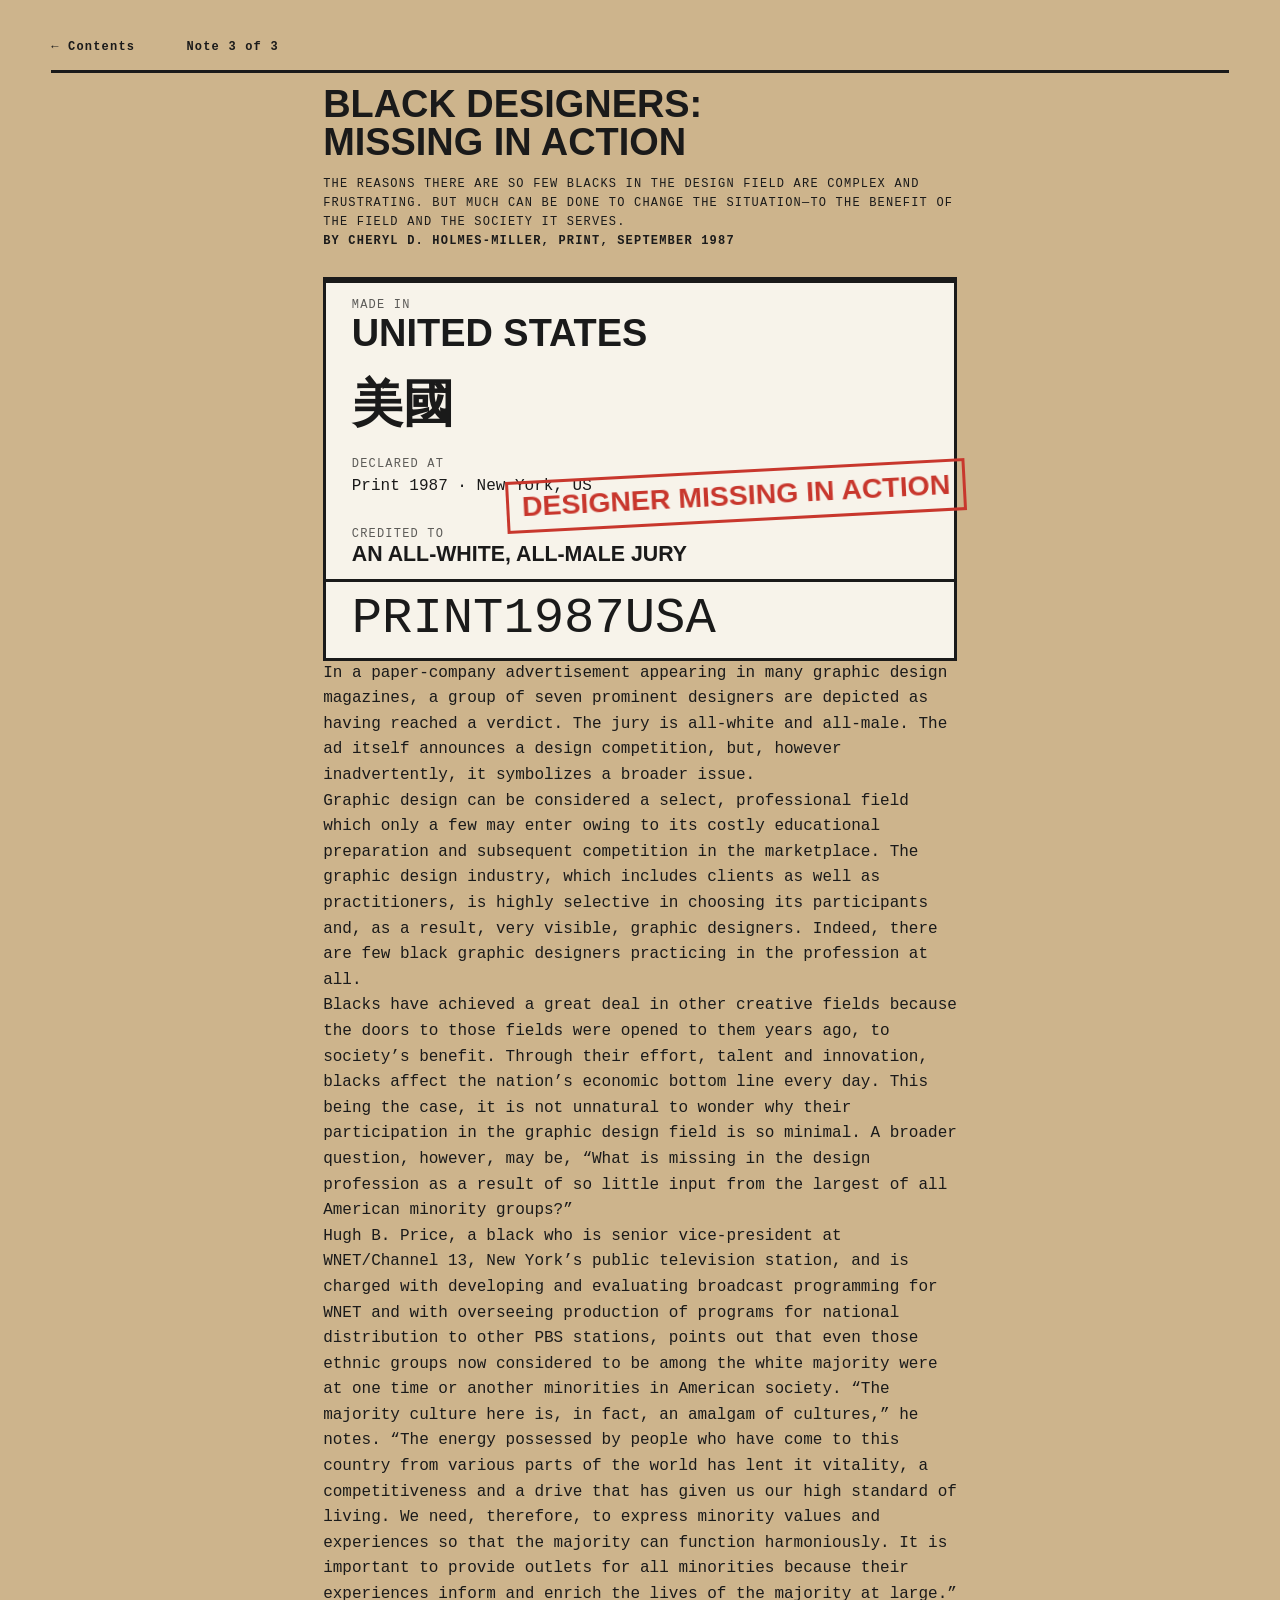
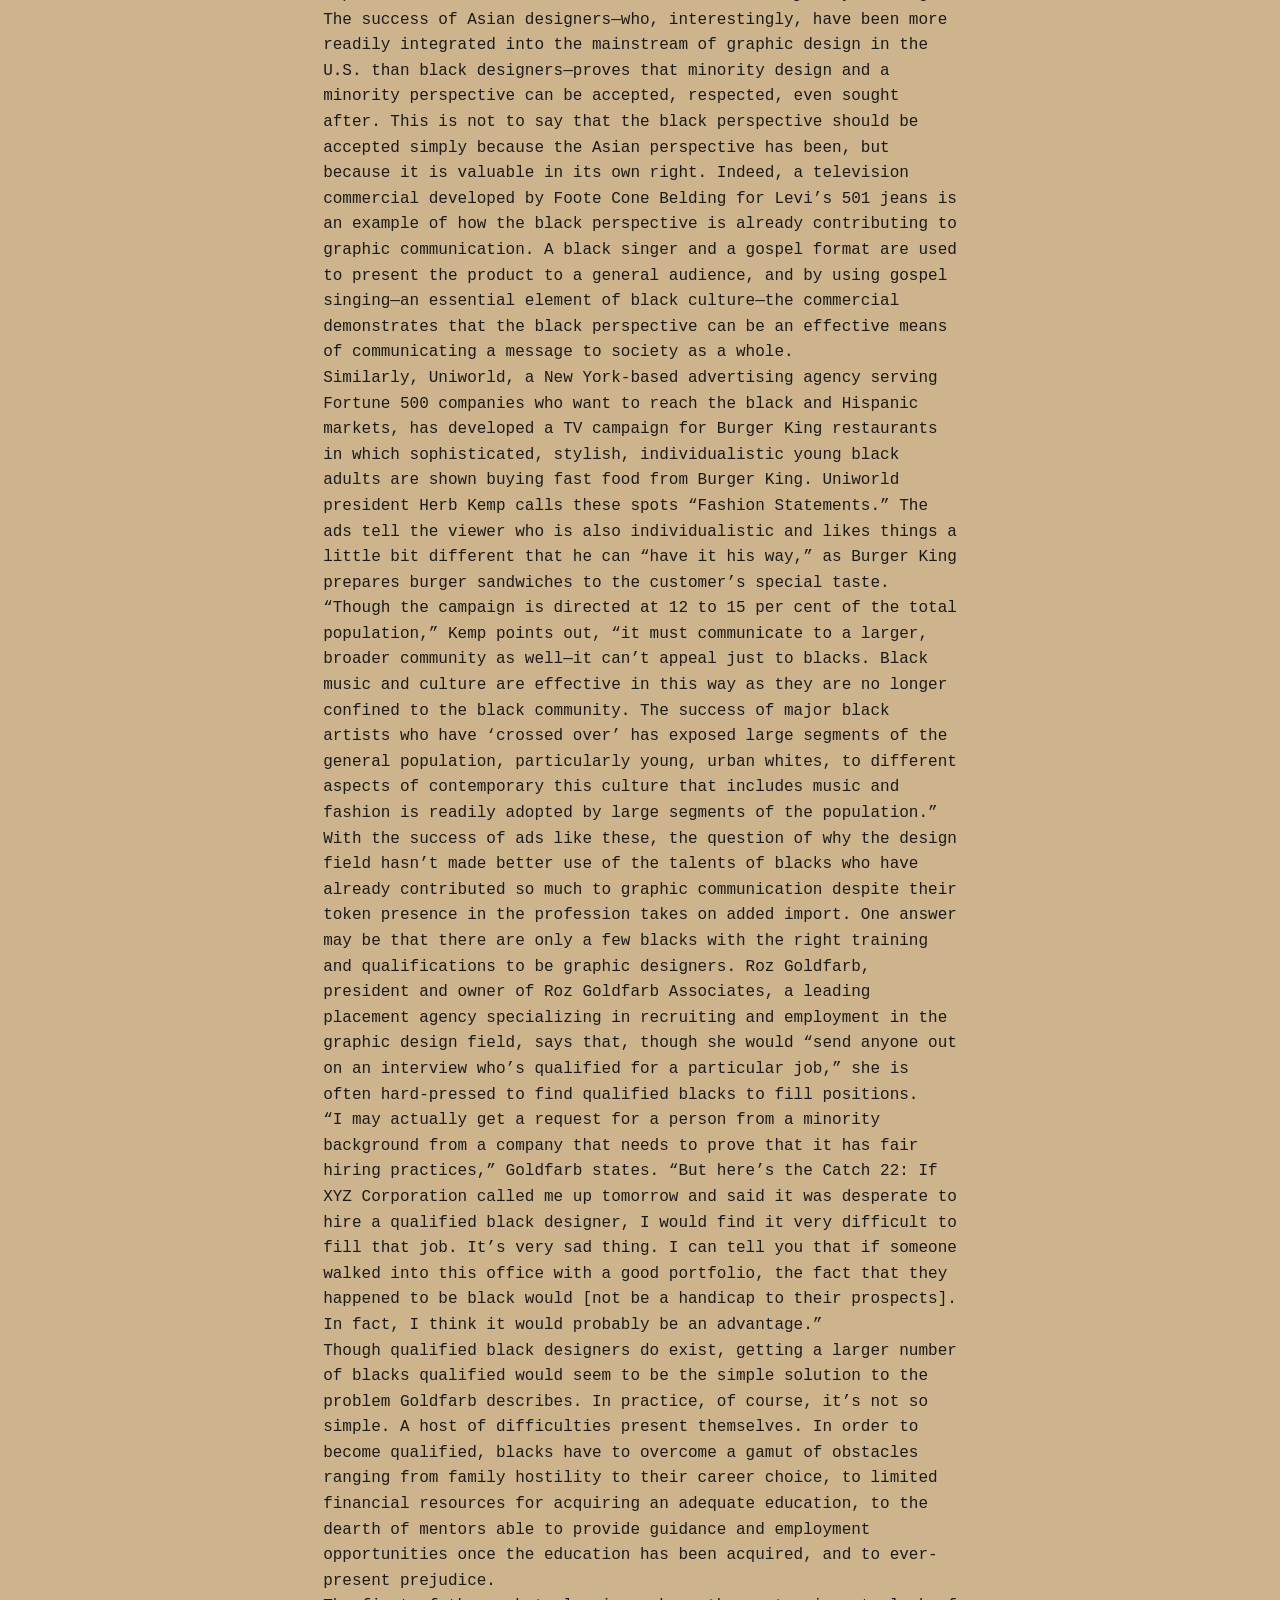
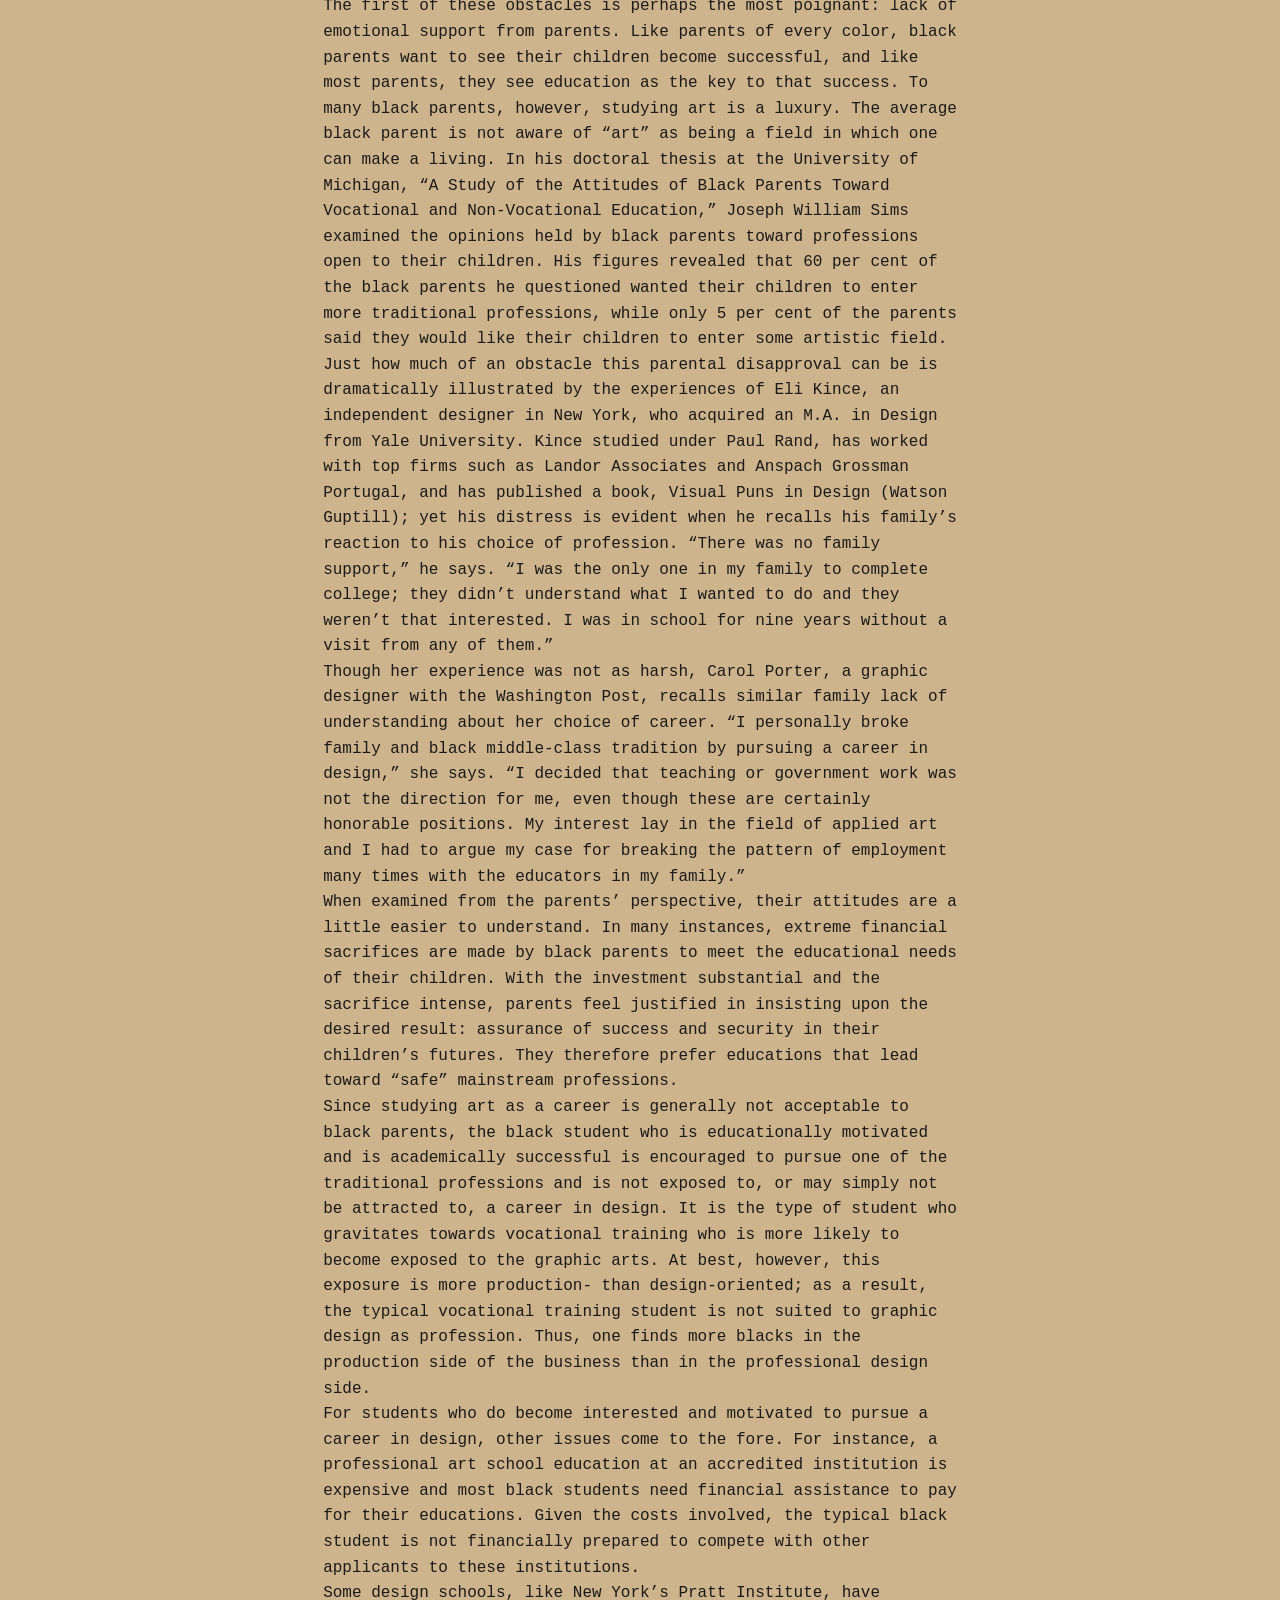
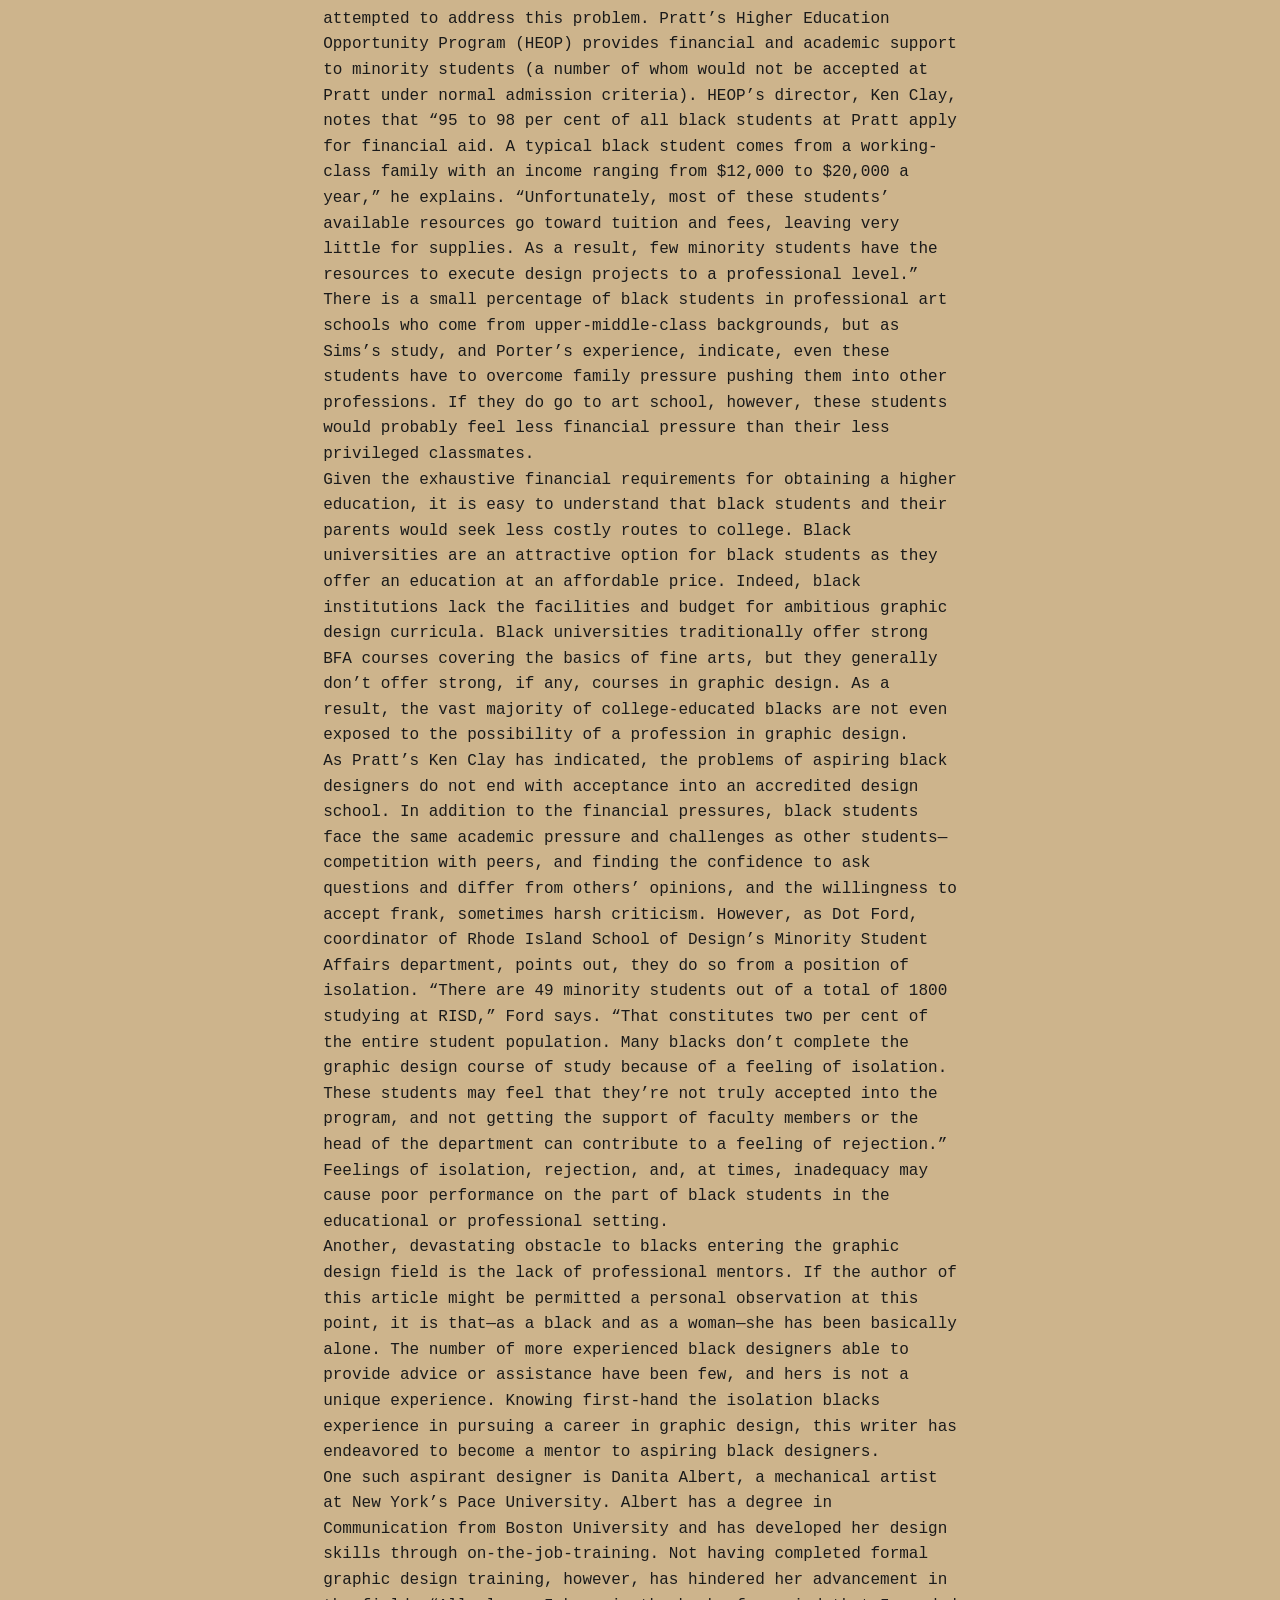
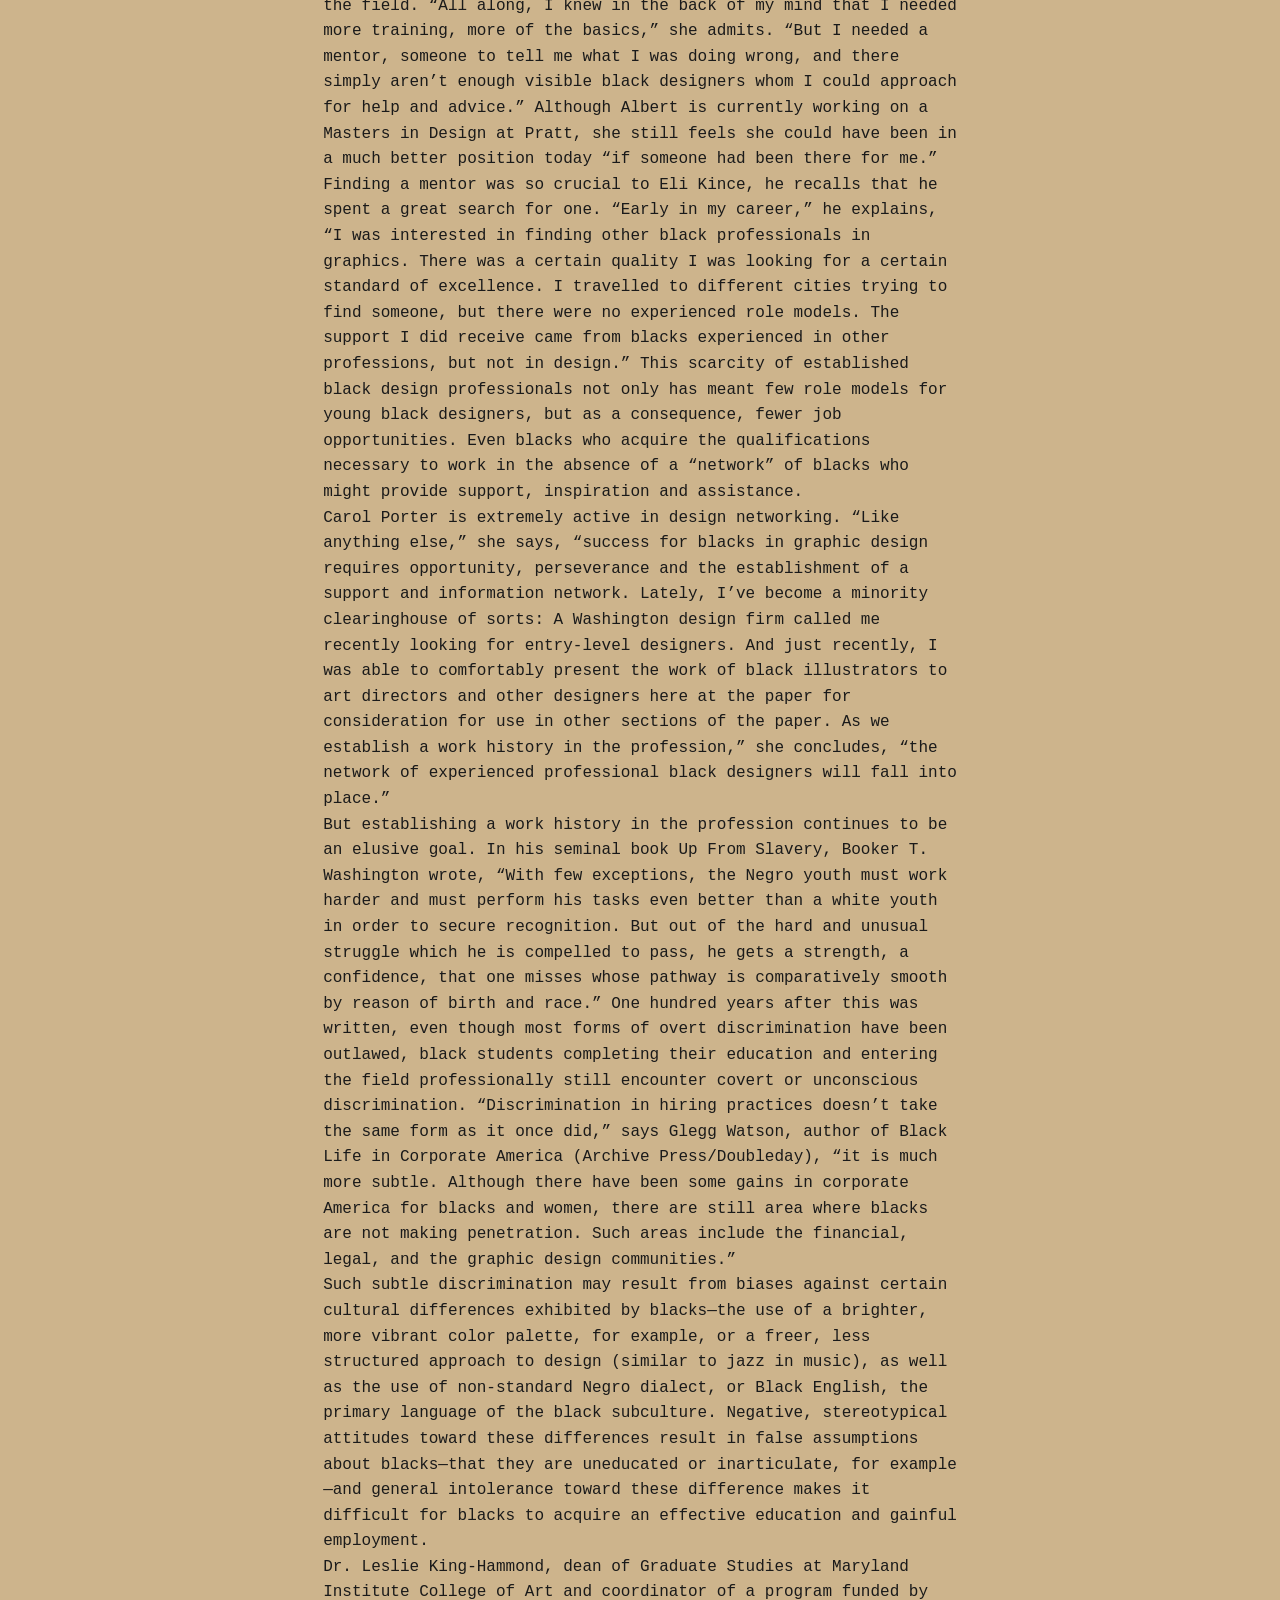
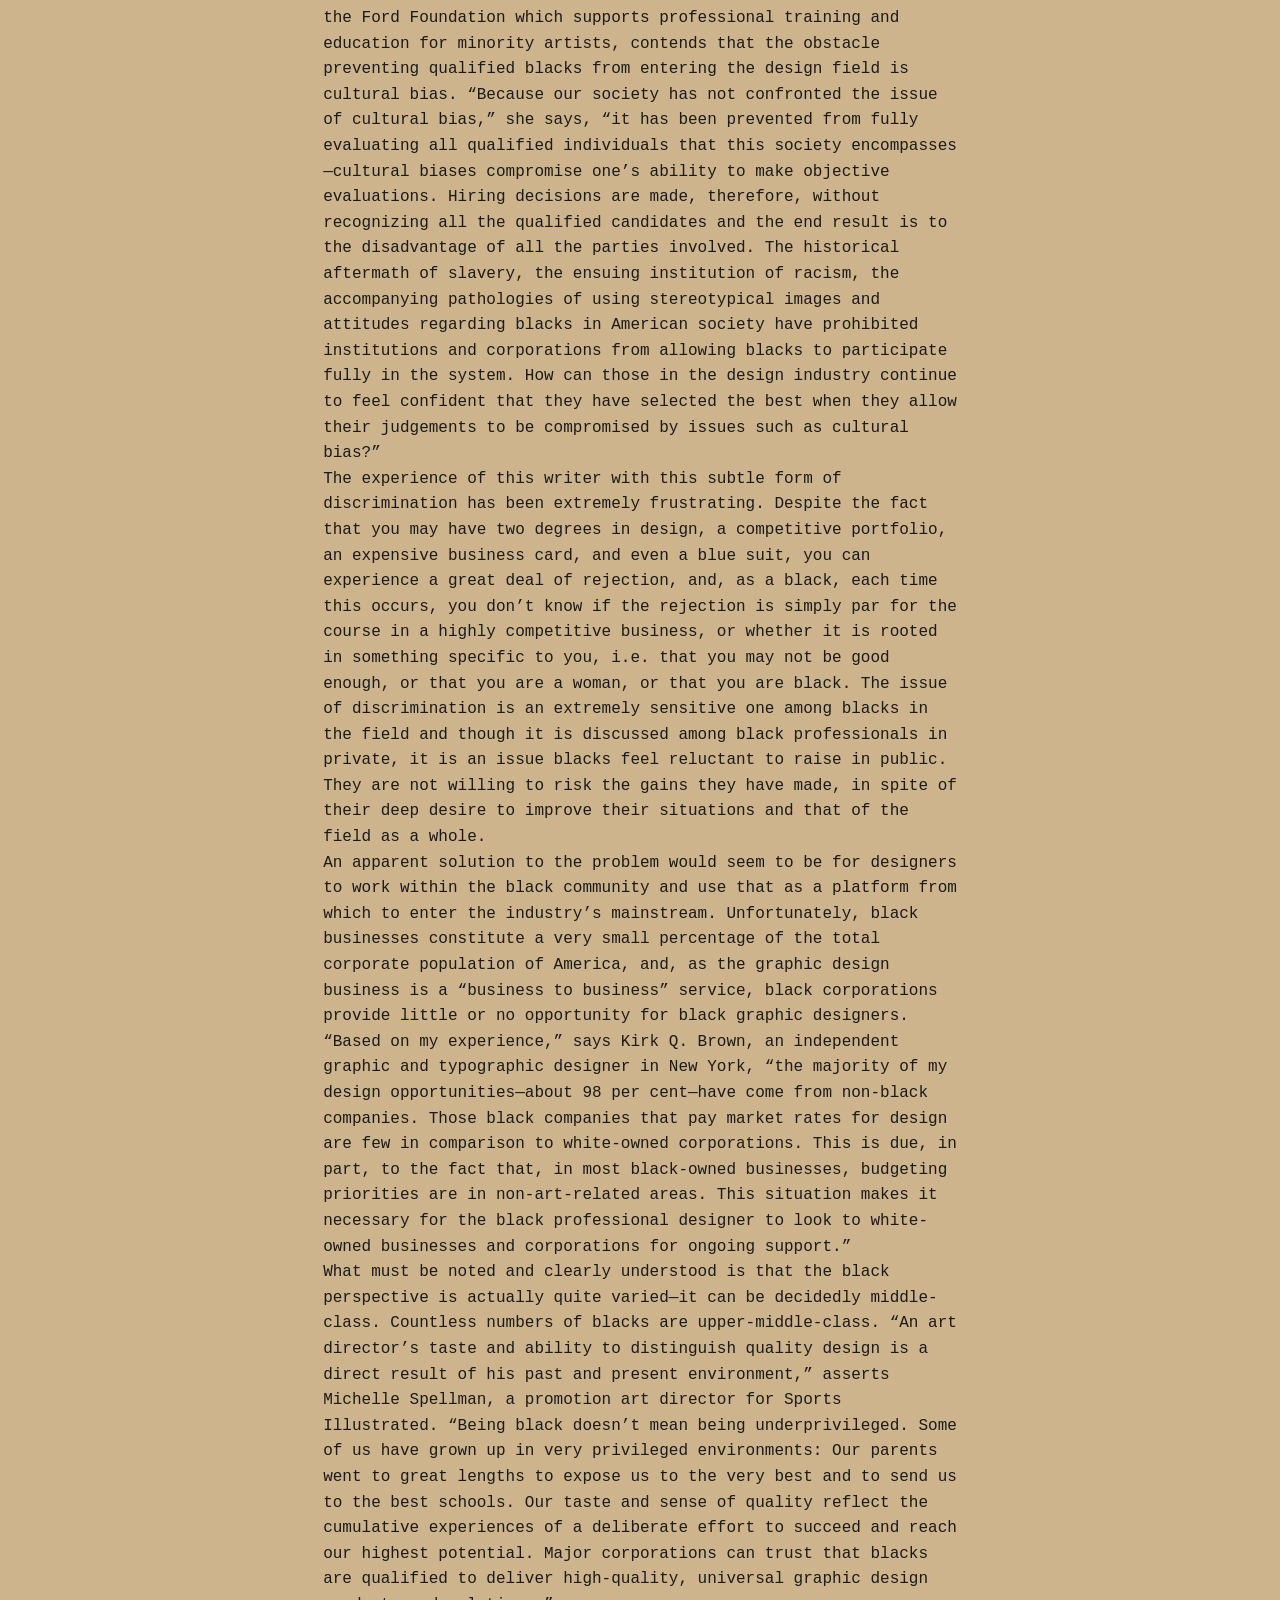
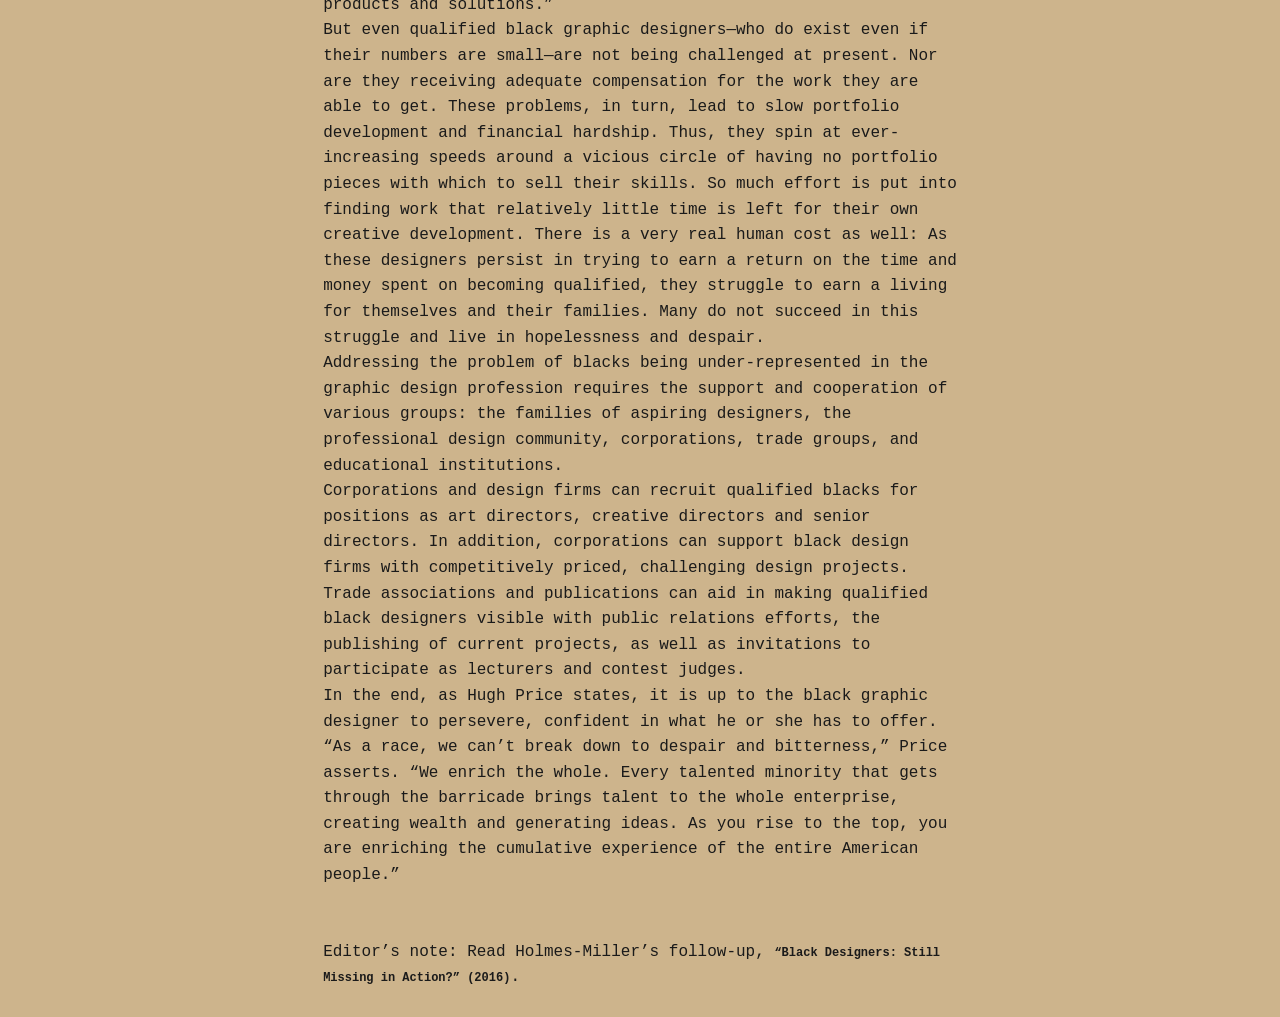
==== black-designers/index.html @ 96c55475 "fixing things links and other fires" ====
<!doctype html>
<html lang="en">
	<head>
		<meta name="viewport" content="width=device-width, initial-scale=1">
		<title>Black Designers: Missing in Action (1987)</title>
		<style>
			@import '../styles/reset.css' layer(reset);
			@import '../styles/common.css' layer(common);
			@import 'style.css' layer(page);
		</style>
	</head>
	<body>
		<nav class="topbar">
			<a href="../index.html">← Contents</a>
			<p>Note 3 of 3</p>
		</nav>

		<main>
			<article>
				<header>
					<hgroup>
						<h1>Black Designers: Missing in Action</h1>
						<p>The reasons there are so few blacks in the design field are complex and frustrating. But much can be done to change the situation—to the benefit of the field and the society it serves.</p>
					</hgroup>
					<p class="byline">By Cheryl D. Holmes-Miller, <cite>Print</cite>, <time datetime="1987-09">September 1987</time></p>
				</header>

				<aside class="label">
					<dl>
						<dt>Made in</dt>
						<dd class="country">United States</dd>
						<dd lang="zh-Hant">美國</dd>
						<dt>Declared at</dt>
						<dd class="plain"><cite>Print</cite> 1987 · New York, US</dd>
						<dt>Credited to</dt>
						<dd>An all-white, all-male jury</dd>
					</dl>
					<p class="barcode" aria-hidden="true">PRINT1987USA</p>
					<p class="stamp">Designer missing in action</p>
				</aside>

				<p>In a paper-company advertisement appearing in many graphic design magazines, a group of seven prominent designers are depicted as having reached a verdict. The jury is all-white and all-male. The ad itself announces a design competition, but, however inadvertently, it symbolizes a broader issue.</p>

				<p>Graphic design can be considered a select, professional field which only a few may enter owing to its costly educational preparation and subsequent competition in the marketplace. The graphic design industry, which includes clients as well as practitioners, is highly selective in choosing its participants and, as a result, very visible, graphic designers. Indeed, there are few black graphic designers practicing in the profession at all.</p>

				<p>Blacks have achieved a great deal in other creative fields because the doors to those fields were opened to them years ago, to society’s benefit. Through their effort, talent and innovation, blacks affect the nation’s economic bottom line every day. This being the case, it is not unnatural to wonder why their participation in the graphic design field is so minimal. A broader question, however, may be, “What is missing in the design profession as a result of so little input from the largest of all American minority groups?”</p>

				<p>Hugh B. Price, a black who is senior vice-president at WNET/Channel 13, New York’s public television station, and is charged with developing and evaluating broadcast programming for WNET and with overseeing production of programs for national distribution to other PBS stations, points out that even those ethnic groups now considered to be among the white majority were at one time or another minorities in American society. “The majority culture here is, in fact, an amalgam of cultures,” he notes. “The energy possessed by people who have come to this country from various parts of the world has lent it vitality, a competitiveness and a drive that has given us our high standard of living. We need, therefore, to express minority values and experiences so that the majority can function harmoniously. It is important to provide outlets for all minorities because their experiences inform and enrich the lives of the majority at large.”</p>

				<p>The success of Asian designers—who, interestingly, have been more readily integrated into the mainstream of graphic design in the U.S. than black designers—proves that minority design and a minority perspective can be accepted, respected, even sought after. This is not to say that the black perspective should be accepted simply because the Asian perspective has been, but because it is valuable in its own right. Indeed, a television commercial developed by Foote Cone Belding for Levi’s 501 jeans is an example of how the black perspective is already contributing to graphic communication. A black singer and a gospel format are used to present the product to a general audience, and by using gospel singing—an essential element of black culture—the commercial demonstrates that the black perspective can be an effective means of communicating a message to society as a whole.</p>

				<p>Similarly, Uniworld, a New York-based advertising agency serving Fortune 500 companies who want to reach the black and Hispanic markets, has developed a TV campaign for Burger King restaurants in which sophisticated, stylish, individualistic young black adults are shown buying fast food from Burger King. Uniworld president Herb Kemp calls these spots “Fashion Statements.” The ads tell the viewer who is also individualistic and likes things a little bit different that he can “have it his way,” as Burger King prepares burger sandwiches to the customer’s special taste.</p>

				<p>“Though the campaign is directed at 12 to 15 per cent of the total population,” Kemp points out, “it must communicate to a larger, broader community as well—it can’t appeal just to blacks. Black music and culture are effective in this way as they are no longer confined to the black community. The success of major black artists who have ‘crossed over’ has exposed large segments of the general population, particularly young, urban whites, to different aspects of contemporary this culture that includes music and fashion is readily adopted by large segments of the population.”</p>

				<p>With the success of ads like these, the question of why the design field hasn’t made better use of the talents of blacks who have already contributed so much to graphic communication despite their token presence in the profession takes on added import. One answer may be that there are only a few blacks with the right training and qualifications to be graphic designers. Roz Goldfarb, president and owner of Roz Goldfarb Associates, a leading placement agency specializing in recruiting and employment in the graphic design field, says that, though she would “send anyone out on an interview who’s qualified for a particular job,” she is often hard-pressed to find qualified blacks to fill positions.</p>

				<p>“I may actually get a request for a person from a minority background from a company that needs to prove that it has fair hiring practices,” Goldfarb states. “But here’s the Catch 22: If XYZ Corporation called me up tomorrow and said it was desperate to hire a qualified black designer, I would find it very difficult to fill that job. It’s very sad thing. I can tell you that if someone walked into this office with a good portfolio, the fact that they happened to be black would [not be a handicap to their prospects]. In fact, I think it would probably be an advantage.”</p>

				<p>Though qualified black designers do exist, getting a larger number of blacks qualified would seem to be the simple solution to the problem Goldfarb describes. In practice, of course, it’s not so simple. A host of difficulties present themselves. In order to become qualified, blacks have to overcome a gamut of obstacles ranging from family hostility to their career choice, to limited financial resources for acquiring an adequate education, to the dearth of mentors able to provide guidance and employment opportunities once the education has been acquired, and to ever-present prejudice.</p>

				<p>The first of these obstacles is perhaps the most poignant: lack of emotional support from parents. Like parents of every color, black parents want to see their children become successful, and like most parents, they see education as the key to that success. To many black parents, however, studying art is a luxury. The average black parent is not aware of “art” as being a field in which one can make a living. In his doctoral thesis at the University of Michigan, “A Study of the Attitudes of Black Parents Toward Vocational and Non-Vocational Education,” Joseph William Sims examined the opinions held by black parents toward professions open to their children. His figures revealed that 60 per cent of the black parents he questioned wanted their children to enter more traditional professions, while only 5 per cent of the parents said they would like their children to enter some artistic field.</p>

				<p>Just how much of an obstacle this parental disapproval can be is dramatically illustrated by the experiences of Eli Kince, an independent designer in New York, who acquired an M.A. in Design from Yale University. Kince studied under Paul Rand, has worked with top firms such as Landor Associates and Anspach Grossman Portugal, and has published a book, <cite>Visual Puns in Design</cite> (Watson Guptill); yet his distress is evident when he recalls his family’s reaction to his choice of profession. “There was no family support,” he says. “I was the only one in my family to complete college; they didn’t understand what I wanted to do and they weren’t that interested. I was in school for nine years without a visit from any of them.”</p>

				<p>Though her experience was not as harsh, Carol Porter, a graphic designer with the <cite>Washington Post</cite>, recalls similar family lack of understanding about her choice of career. “I personally broke family and black middle-class tradition by pursuing a career in design,” she says. “I decided that teaching or government work was not the direction for me, even though these are certainly honorable positions. My interest lay in the field of applied art and I had to argue my case for breaking the pattern of employment many times with the educators in my family.”</p>

				<p>When examined from the parents’ perspective, their attitudes are a little easier to understand. In many instances, extreme financial sacrifices are made by black parents to meet the educational needs of their children. With the investment substantial and the sacrifice intense, parents feel justified in insisting upon the desired result: assurance of success and security in their children’s futures. They therefore prefer educations that lead toward “safe” mainstream professions.</p>

				<p>Since studying art as a career is generally not acceptable to black parents, the black student who is educationally motivated and is academically successful is encouraged to pursue one of the traditional professions and is not exposed to, or may simply not be attracted to, a career in design. It is the type of student who gravitates towards vocational training who is more likely to become exposed to the graphic arts. At best, however, this exposure is more production- than design-oriented; as a result, the typical vocational training student is not suited to graphic design as profession. Thus, one finds more blacks in the production side of the business than in the professional design side.</p>

				<p>For students who do become interested and motivated to pursue a career in design, other issues come to the fore. For instance, a professional art school education at an accredited institution is expensive and most black students need financial assistance to pay for their educations. Given the costs involved, the typical black student is not financially prepared to compete with other applicants to these institutions.</p>

				<p>Some design schools, like New York’s Pratt Institute, have attempted to address this problem. Pratt’s Higher Education Opportunity Program (<abbr title="Higher Education Opportunity Program">HEOP</abbr>) provides financial and academic support to minority students (a number of whom would not be accepted at Pratt under normal admission criteria). HEOP’s director, Ken Clay, notes that “95 to 98 per cent of all black students at Pratt apply for financial aid. A typical black student comes from a working-class family with an income ranging from $12,000 to $20,000 a year,” he explains. “Unfortunately, most of these students’ available resources go toward tuition and fees, leaving very little for supplies. As a result, few minority students have the resources to execute design projects to a professional level.”</p>

				<p>There is a small percentage of black students in professional art schools who come from upper-middle-class backgrounds, but as Sims’s study, and Porter’s experience, indicate, even these students have to overcome family pressure pushing them into other professions. If they do go to art school, however, these students would probably feel less financial pressure than their less privileged classmates.</p>

				<p>Given the exhaustive financial requirements for obtaining a higher education, it is easy to understand that black students and their parents would seek less costly routes to college. Black universities are an attractive option for black students as they offer an education at an affordable price. Indeed, black institutions lack the facilities and budget for ambitious graphic design curricula. Black universities traditionally offer strong <abbr title="Bachelor of Fine Arts">BFA</abbr> courses covering the basics of fine arts, but they generally don’t offer strong, if any, courses in graphic design. As a result, the vast majority of college-educated blacks are not even exposed to the possibility of a profession in graphic design.</p>

				<p>As Pratt’s Ken Clay has indicated, the problems of aspiring black designers do not end with acceptance into an accredited design school. In addition to the financial pressures, black students face the same academic pressure and challenges as other students—competition with peers, and finding the confidence to ask questions and differ from others’ opinions, and the willingness to accept frank, sometimes harsh criticism. However, as Dot Ford, coordinator of Rhode Island School of Design’s Minority Student Affairs department, points out, they do so from a position of isolation. “There are 49 minority students out of a total of 1800 studying at <abbr title="Rhode Island School of Design">RISD</abbr>,” Ford says. “That constitutes two per cent of the entire student population. Many blacks don’t complete the graphic design course of study because of a feeling of isolation. These students may feel that they’re not truly accepted into the program, and not getting the support of faculty members or the head of the department can contribute to a feeling of rejection.”</p>

				<p>Feelings of isolation, rejection, and, at times, inadequacy may cause poor performance on the part of black students in the educational or professional setting.</p>

				<p>Another, devastating obstacle to blacks entering the graphic design field is the lack of professional mentors. If the author of this article might be permitted a personal observation at this point, it is that—as a black and as a woman—she has been basically alone. The number of more experienced black designers able to provide advice or assistance have been few, and hers is not a unique experience. Knowing first-hand the isolation blacks experience in pursuing a career in graphic design, this writer has endeavored to become a mentor to aspiring black designers.</p>

				<p>One such aspirant designer is Danita Albert, a mechanical artist at New York’s Pace University. Albert has a degree in Communication from Boston University and has developed her design skills through on-the-job-training. Not having completed formal graphic design training, however, has hindered her advancement in the field. “All along, I knew in the back of my mind that I needed more training, more of the basics,” she admits. “But I needed a mentor, someone to tell me what I was doing wrong, and there simply aren’t enough visible black designers whom I could approach for help and advice.” Although Albert is currently working on a Masters in Design at Pratt, she still feels she could have been in a much better position today “if someone had been there for me.”</p>

				<p>Finding a mentor was so crucial to Eli Kince, he recalls that he spent a great search for one. “Early in my career,” he explains, “I was interested in finding other black professionals in graphics. There was a certain quality I was looking for a certain standard of excellence. I travelled to different cities trying to find someone, but there were no experienced role models. The support I did receive came from blacks experienced in other professions, but not in design.” This scarcity of established black design professionals not only has meant few role models for young black designers, but as a consequence, fewer job opportunities. Even blacks who acquire the qualifications necessary to work in the absence of a “network” of blacks who might provide support, inspiration and assistance.</p>

				<p>Carol Porter is extremely active in design networking. “Like anything else,” she says, “success for blacks in graphic design requires opportunity, perseverance and the establishment of a support and information network. Lately, I’ve become a minority clearinghouse of sorts: A Washington design firm called me recently looking for entry-level designers. And just recently, I was able to comfortably present the work of black illustrators to art directors and other designers here at the paper for consideration for use in other sections of the paper. As we establish a work history in the profession,” she concludes, “the network of experienced professional black designers will fall into place.”</p>

				<p>But establishing a work history in the profession continues to be an elusive goal. In his seminal book <cite>Up From Slavery</cite>, Booker T. Washington wrote, “With few exceptions, the Negro youth must work harder and must perform his tasks even better than a white youth in order to secure recognition. But out of the hard and unusual struggle which he is compelled to pass, he gets a strength, a confidence, that one misses whose pathway is comparatively smooth by reason of birth and race.” One hundred years after this was written, even though most forms of overt discrimination have been outlawed, black students completing their education and entering the field professionally still encounter covert or unconscious discrimination. “Discrimination in hiring practices doesn’t take the same form as it once did,” says Glegg Watson, author of <cite>Black Life in Corporate America</cite> (Archive Press/Doubleday), “it is much more subtle. Although there have been some gains in corporate America for blacks and women, there are still area where blacks are not making penetration. Such areas include the financial, legal, and the graphic design communities.”</p>

				<p>Such subtle discrimination may result from biases against certain cultural differences exhibited by blacks—the use of a brighter, more vibrant color palette, for example, or a freer, less structured approach to design (similar to jazz in music), as well as the use of non-standard Negro dialect, or Black English, the primary language of the black subculture. Negative, stereotypical attitudes toward these differences result in false assumptions about blacks—that they are uneducated or inarticulate, for example—and general intolerance toward these difference makes it difficult for blacks to acquire an effective education and gainful employment.</p>

				<p>Dr. Leslie King-Hammond, dean of Graduate Studies at Maryland Institute College of Art and coordinator of a program funded by the Ford Foundation which supports professional training and education for minority artists, contends that the obstacle preventing qualified blacks from entering the design field is cultural bias. “Because our society has not confronted the issue of cultural bias,” she says, “it has been prevented from fully evaluating all qualified individuals that this society encompasses—cultural biases compromise one’s ability to make objective evaluations. Hiring decisions are made, therefore, without recognizing all the qualified candidates and the end result is to the disadvantage of all the parties involved. The historical aftermath of slavery, the ensuing institution of racism, the accompanying pathologies of using stereotypical images and attitudes regarding blacks in American society have prohibited institutions and corporations from allowing blacks to participate fully in the system. How can those in the design industry continue to feel confident that they have selected the best when they allow their judgements to be compromised by issues such as cultural bias?”</p>

				<p>The experience of this writer with this subtle form of discrimination has been extremely frustrating. Despite the fact that you may have two degrees in design, a competitive portfolio, an expensive business card, and even a blue suit, you can experience a great deal of rejection, and, as a black, each time this occurs, you don’t know if the rejection is simply par for the course in a highly competitive business, or whether it is rooted in something specific to you, i.e. that you may not be good enough, or that you are a woman, or that you are black. The issue of discrimination is an extremely sensitive one among blacks in the field and though it is discussed among black professionals in private, it is an issue blacks feel reluctant to raise in public. They are not willing to risk the gains they have made, in spite of their deep desire to improve their situations and that of the field as a whole.</p>

				<p>An apparent solution to the problem would seem to be for designers to work within the black community and use that as a platform from which to enter the industry’s mainstream. Unfortunately, black businesses constitute a very small percentage of the total corporate population of America, and, as the graphic design business is a “business to business” service, black corporations provide little or no opportunity for black graphic designers. “Based on my experience,” says Kirk Q. Brown, an independent graphic and typographic designer in New York, “the majority of my design opportunities—about 98 per cent—have come from non-black companies. Those black companies that pay market rates for design are few in comparison to white-owned corporations. This is due, in part, to the fact that, in most black-owned businesses, budgeting priorities are in non-art-related areas. This situation makes it necessary for the black professional designer to look to white-owned businesses and corporations for ongoing support.”</p>

				<p>What must be noted and clearly understood is that the black perspective is actually quite varied—it can be decidedly middle-class. Countless numbers of blacks are upper-middle-class. “An art director’s taste and ability to distinguish quality design is a direct result of his past and present environment,” asserts Michelle Spellman, a promotion art director for <cite>Sports Illustrated</cite>. “Being black doesn’t mean being underprivileged. Some of us have grown up in very privileged environments: Our parents went to great lengths to expose us to the very best and to send us to the best schools. Our taste and sense of quality reflect the cumulative experiences of a deliberate effort to succeed and reach our highest potential. Major corporations can trust that blacks are qualified to deliver high-quality, universal graphic design products and solutions.”</p>

				<p>But even qualified black graphic designers—who do exist even if their numbers are small—are not being challenged at present. Nor are they receiving adequate compensation for the work they are able to get. These problems, in turn, lead to slow portfolio development and financial hardship. Thus, they spin at ever-increasing speeds around a vicious circle of having no portfolio pieces with which to sell their skills. So much effort is put into finding work that relatively little time is left for their own creative development. There is a very real human cost as well: As these designers persist in trying to earn a return on the time and money spent on becoming qualified, they struggle to earn a living for themselves and their families. Many do not succeed in this struggle and live in hopelessness and despair.</p>

				<p>Addressing the problem of blacks being under-represented in the graphic design profession requires the support and cooperation of various groups: the families of aspiring designers, the professional design community, corporations, trade groups, and educational institutions.</p>

				<p>Corporations and design firms can recruit qualified blacks for positions as art directors, creative directors and senior directors. In addition, corporations can support black design firms with competitively priced, challenging design projects.</p>

				<p>Trade associations and publications can aid in making qualified black designers visible with public relations efforts, the publishing of current projects, as well as invitations to participate as lecturers and contest judges.</p>

				<p>In the end, as Hugh Price states, it is up to the black graphic designer to persevere, confident in what he or she has to offer. “As a race, we can’t break down to despair and bitterness,” Price asserts. “We enrich the whole. Every talented minority that gets through the barricade brings talent to the whole enterprise, creating wealth and generating ideas. As you rise to the top, you are enriching the cumulative experience of the entire American people.”</p>

				<footer>
					<p>Editor’s note: Read Holmes-Miller’s follow-up, <a href="https://letterformarchive.org/wp-content/uploads/2023/02/Miller_Black_Designers_Still_Missing_in_Action.pdf">“Black Designers: Still Missing in Action?” (2016)</a>.</p>
				</footer>
			</article>
		</main>
	</body>
</html>
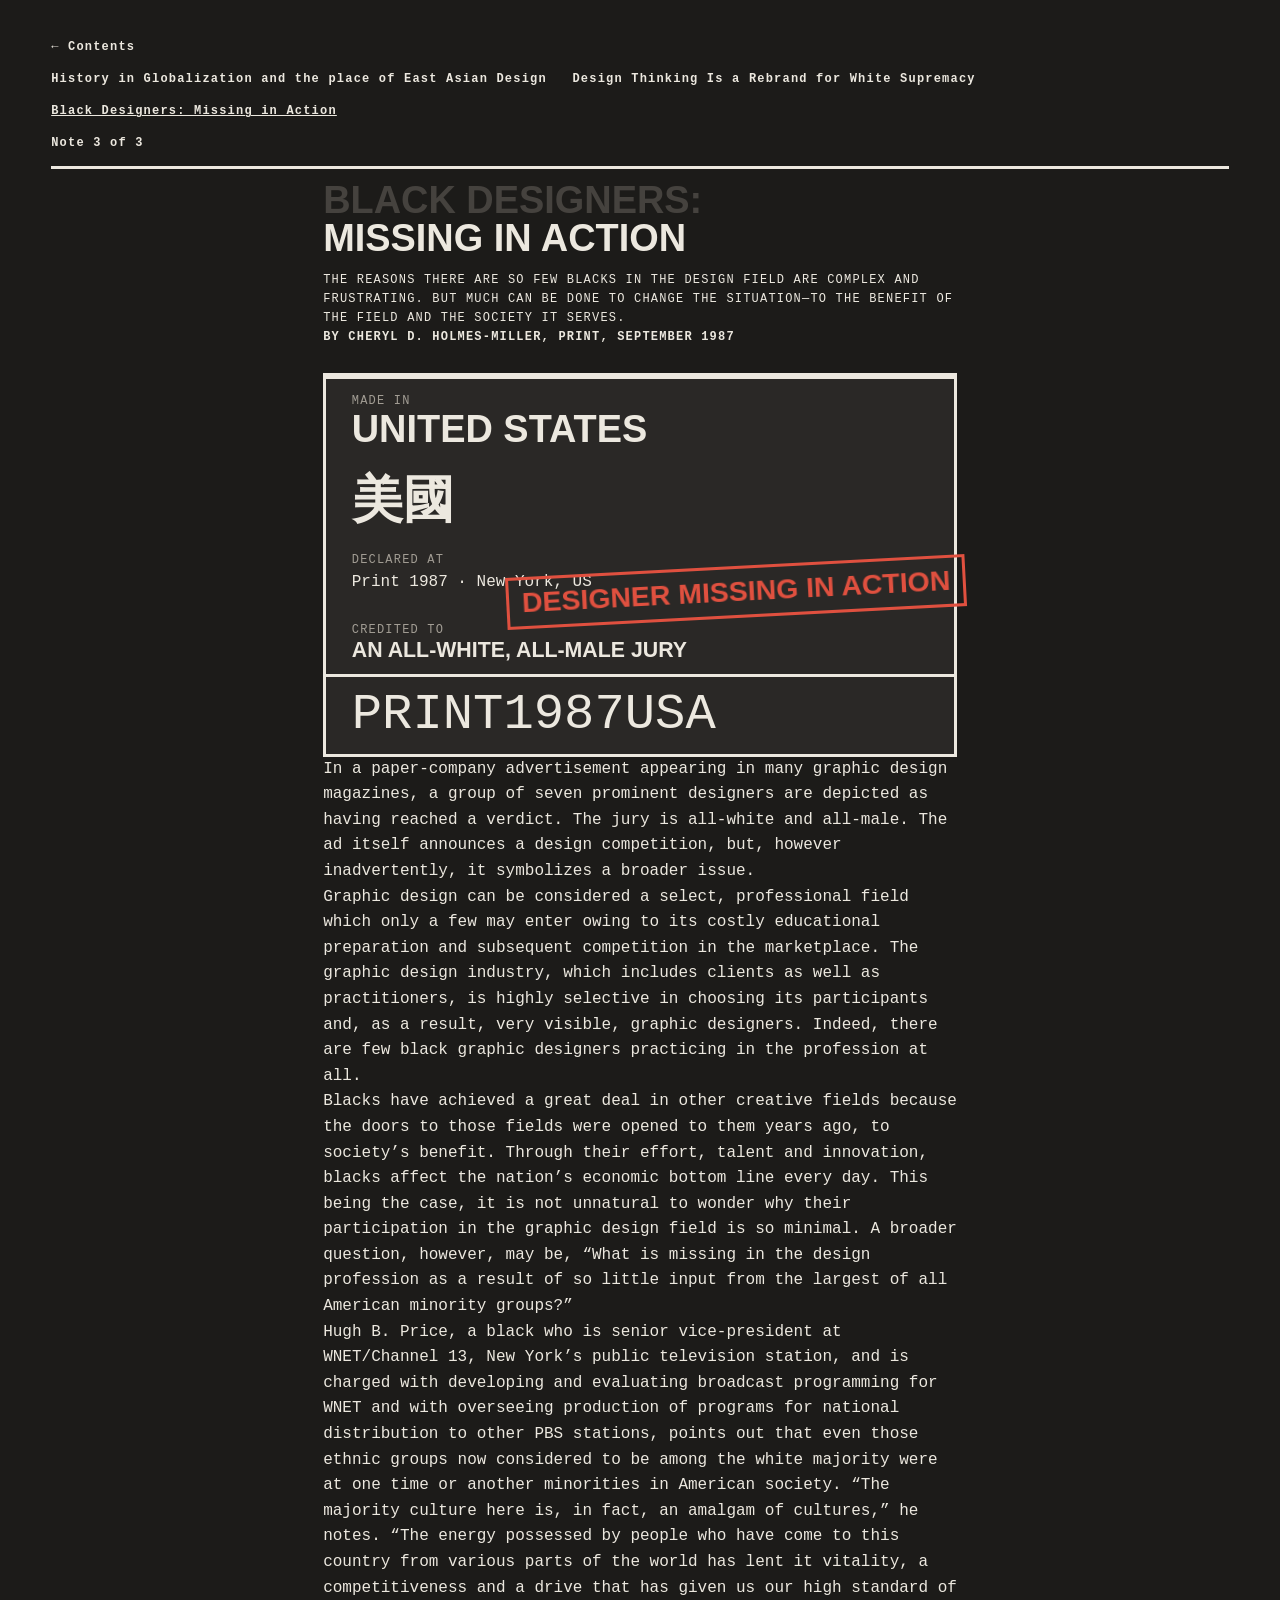
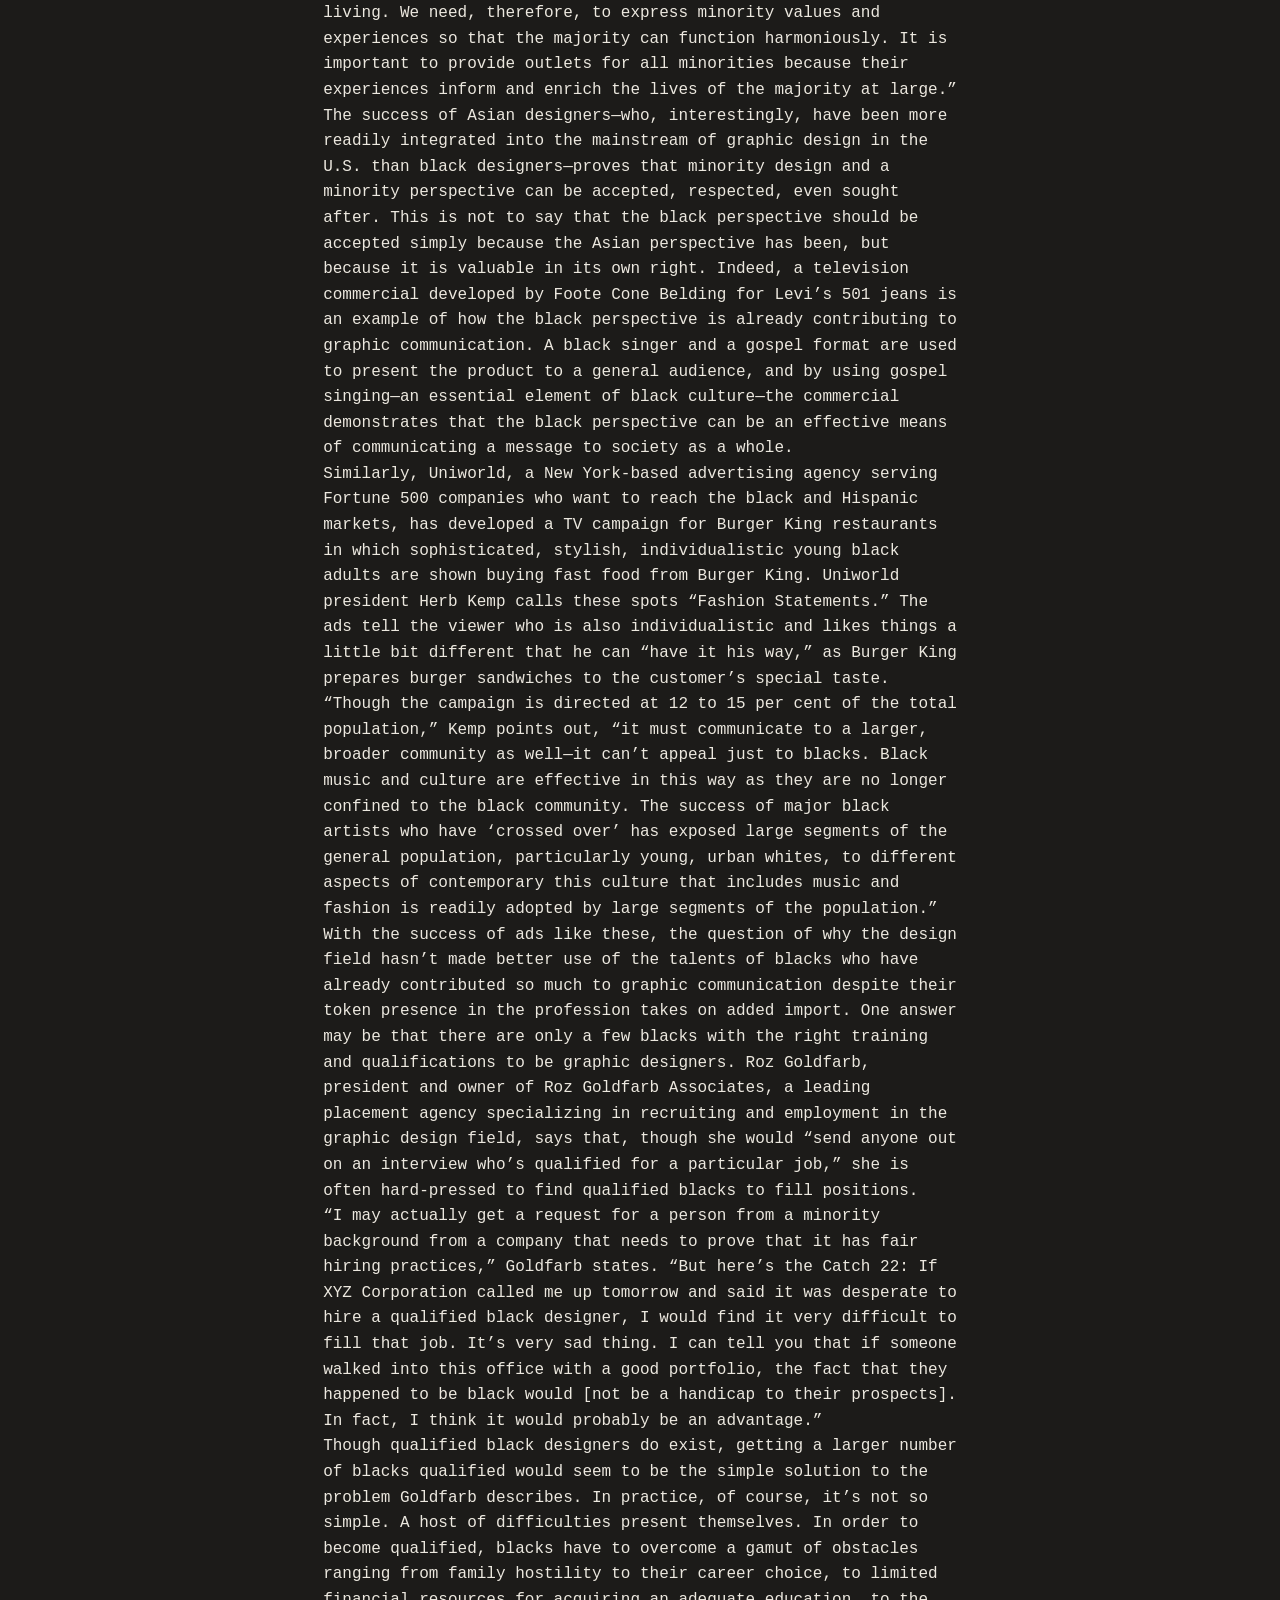
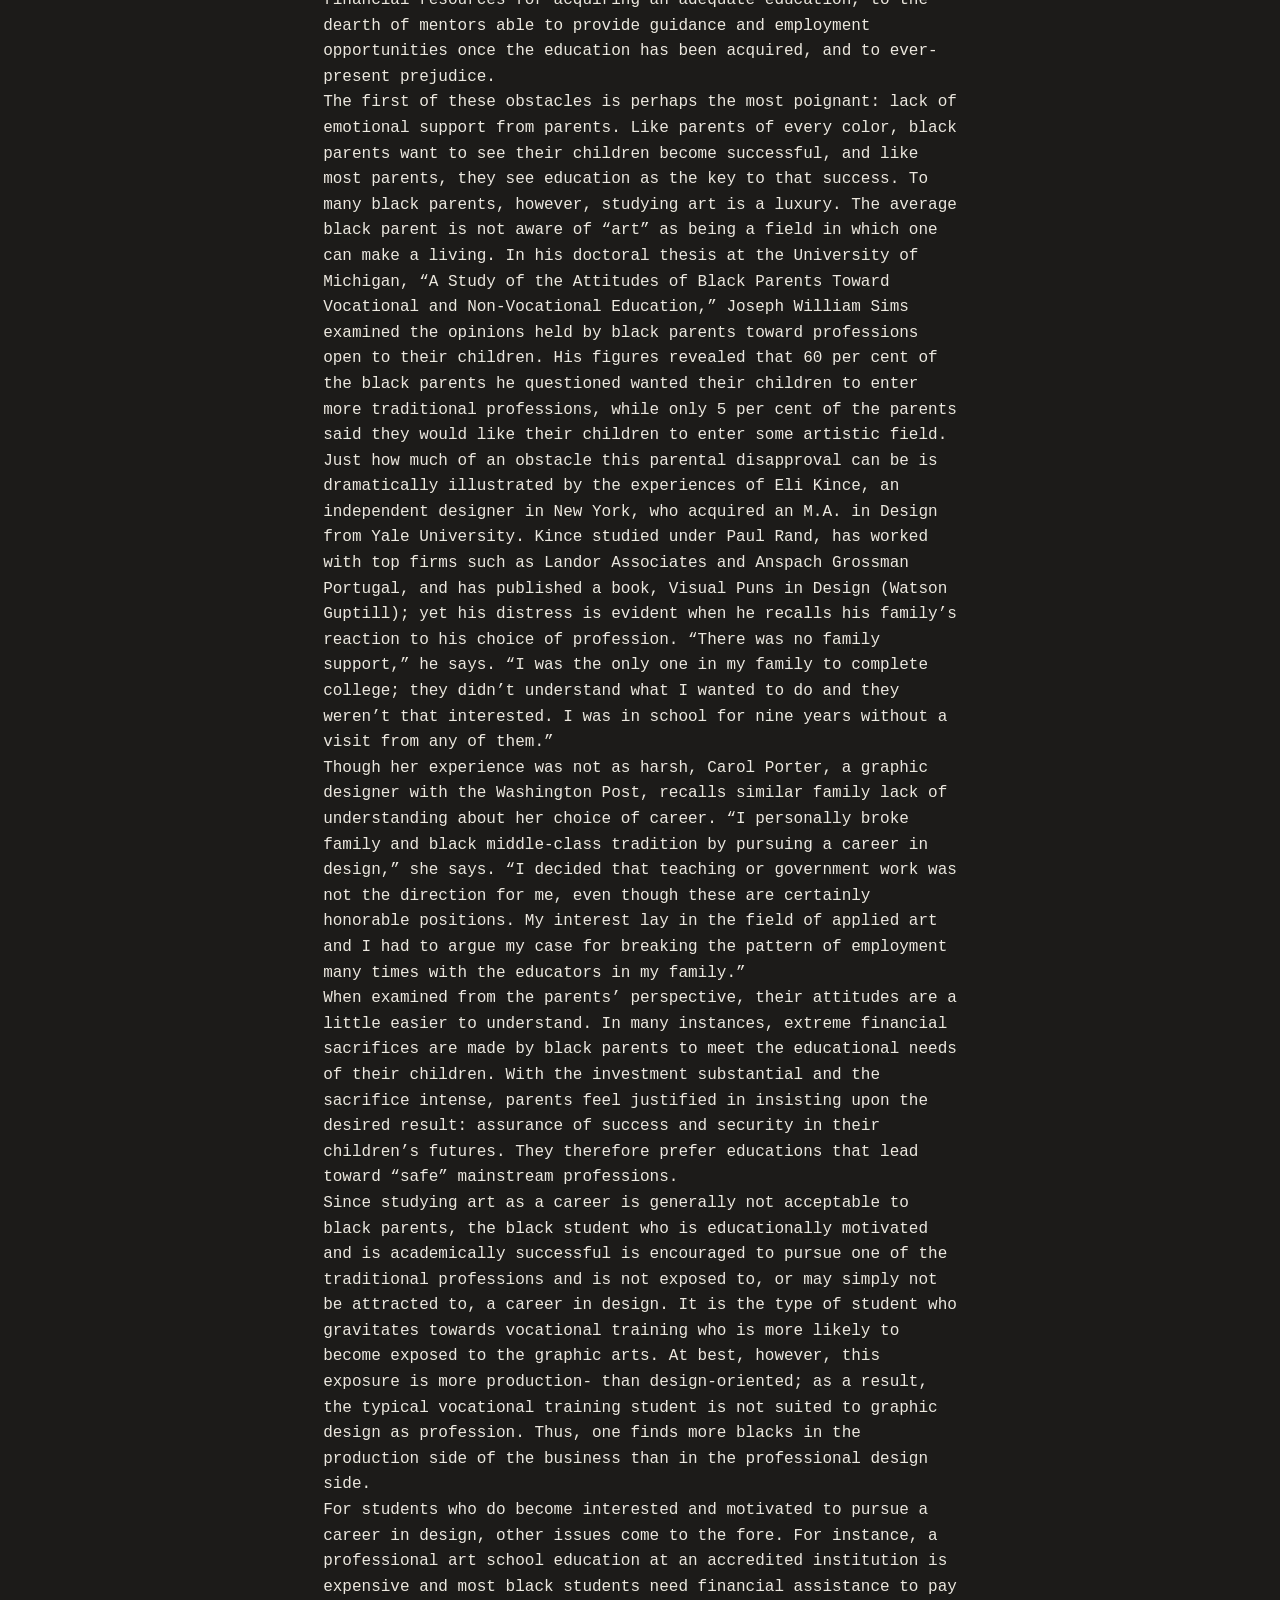
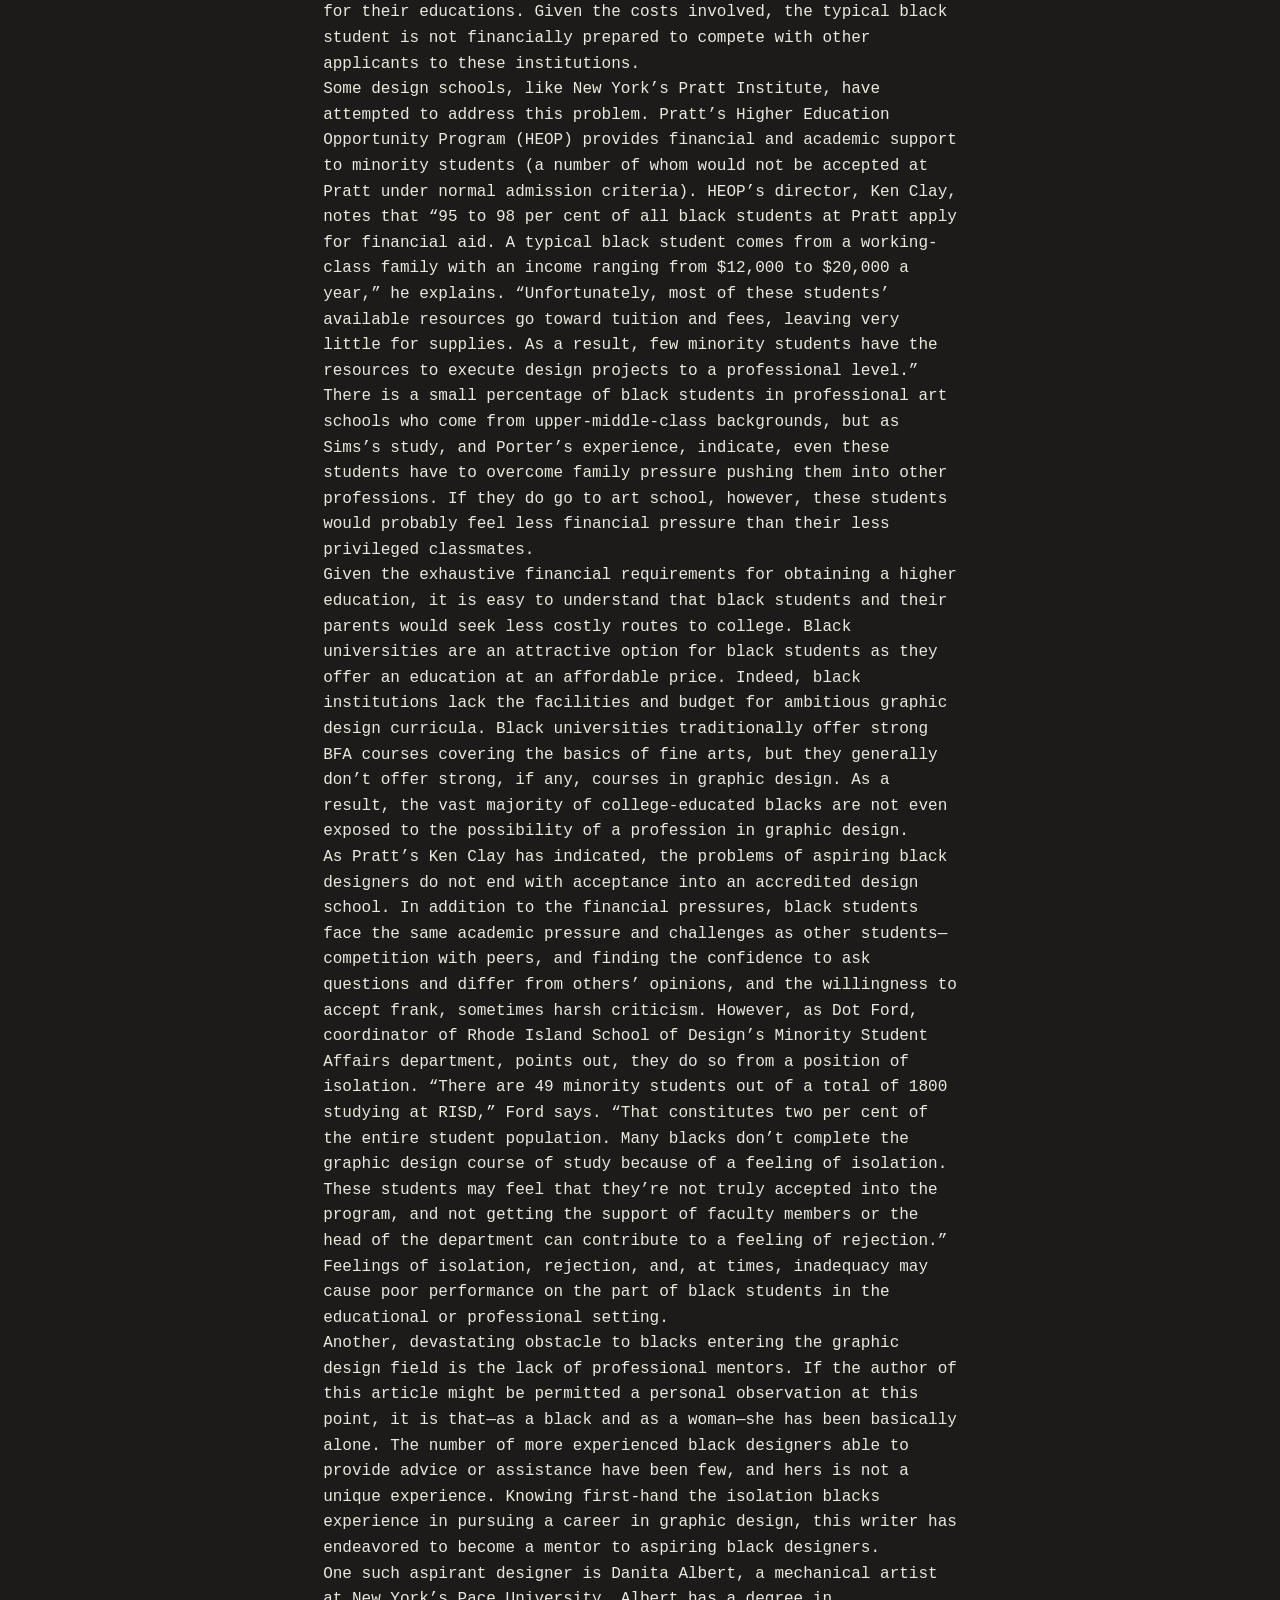
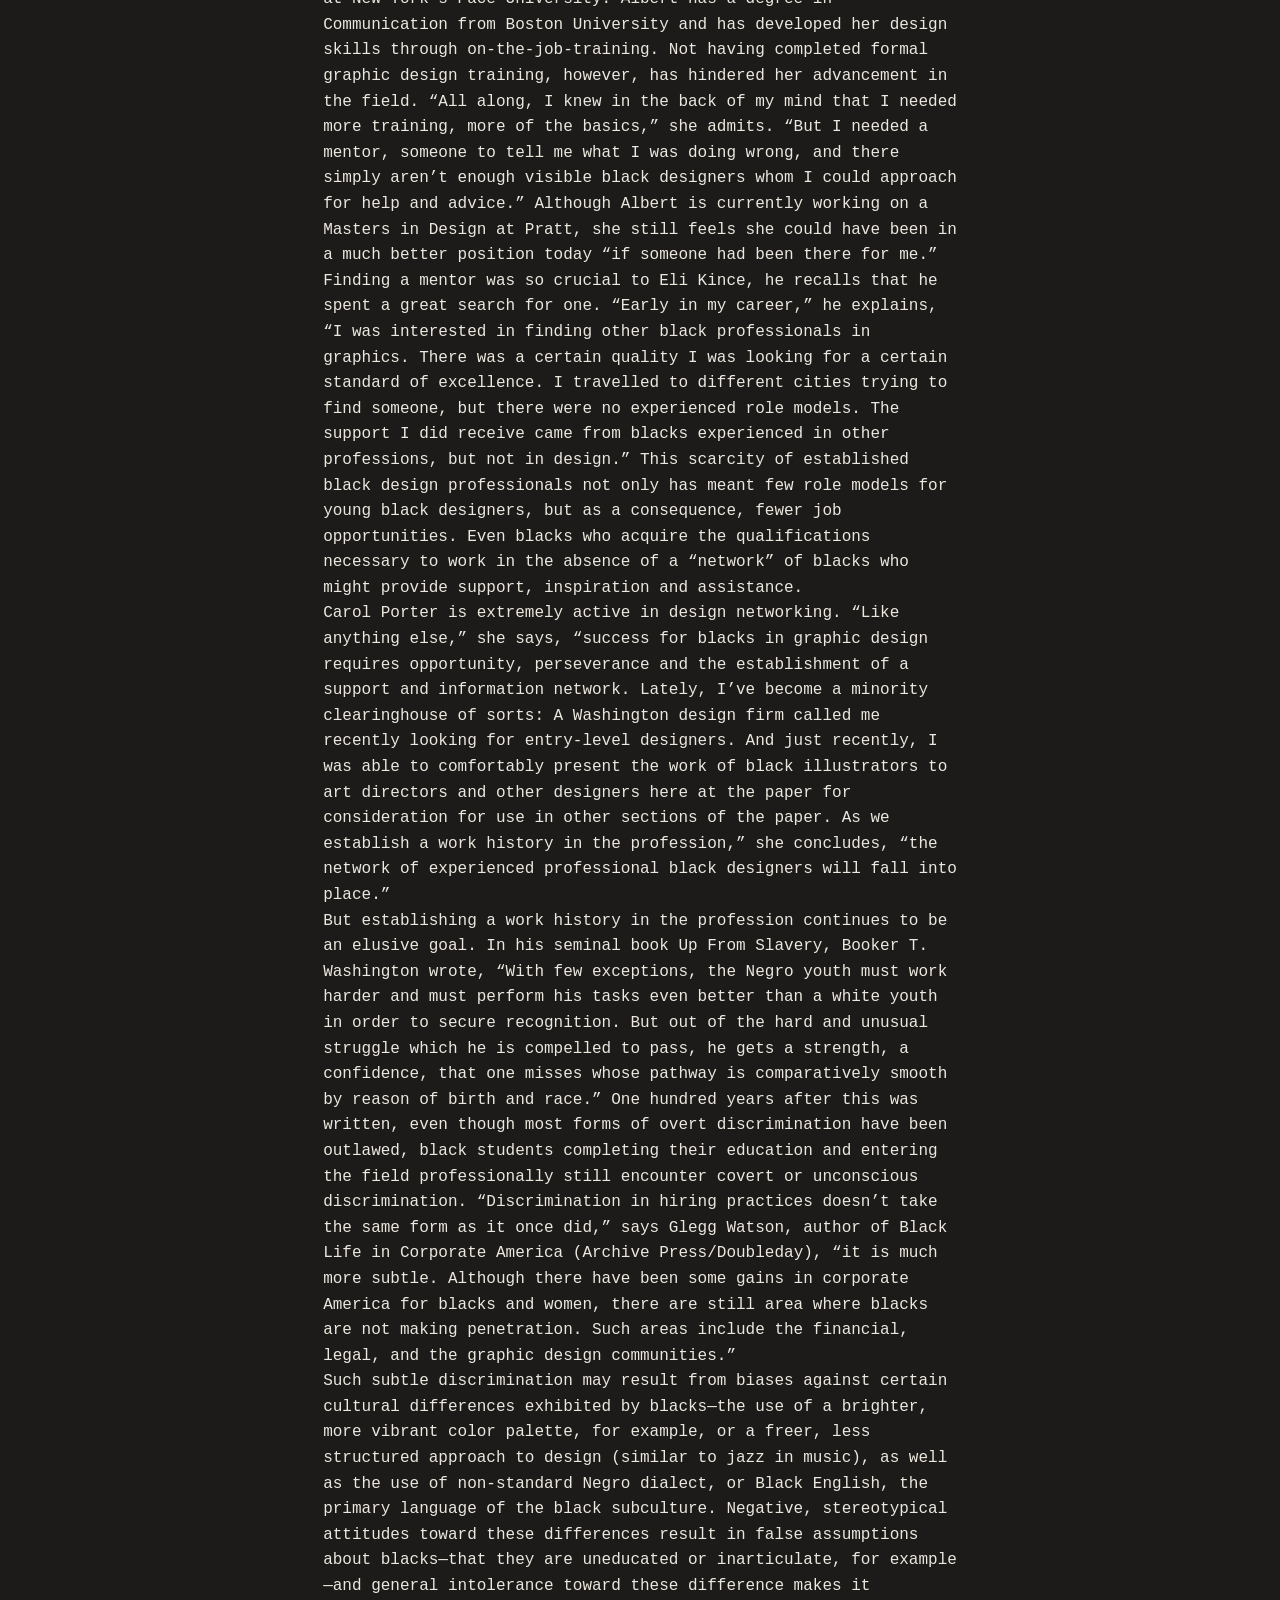
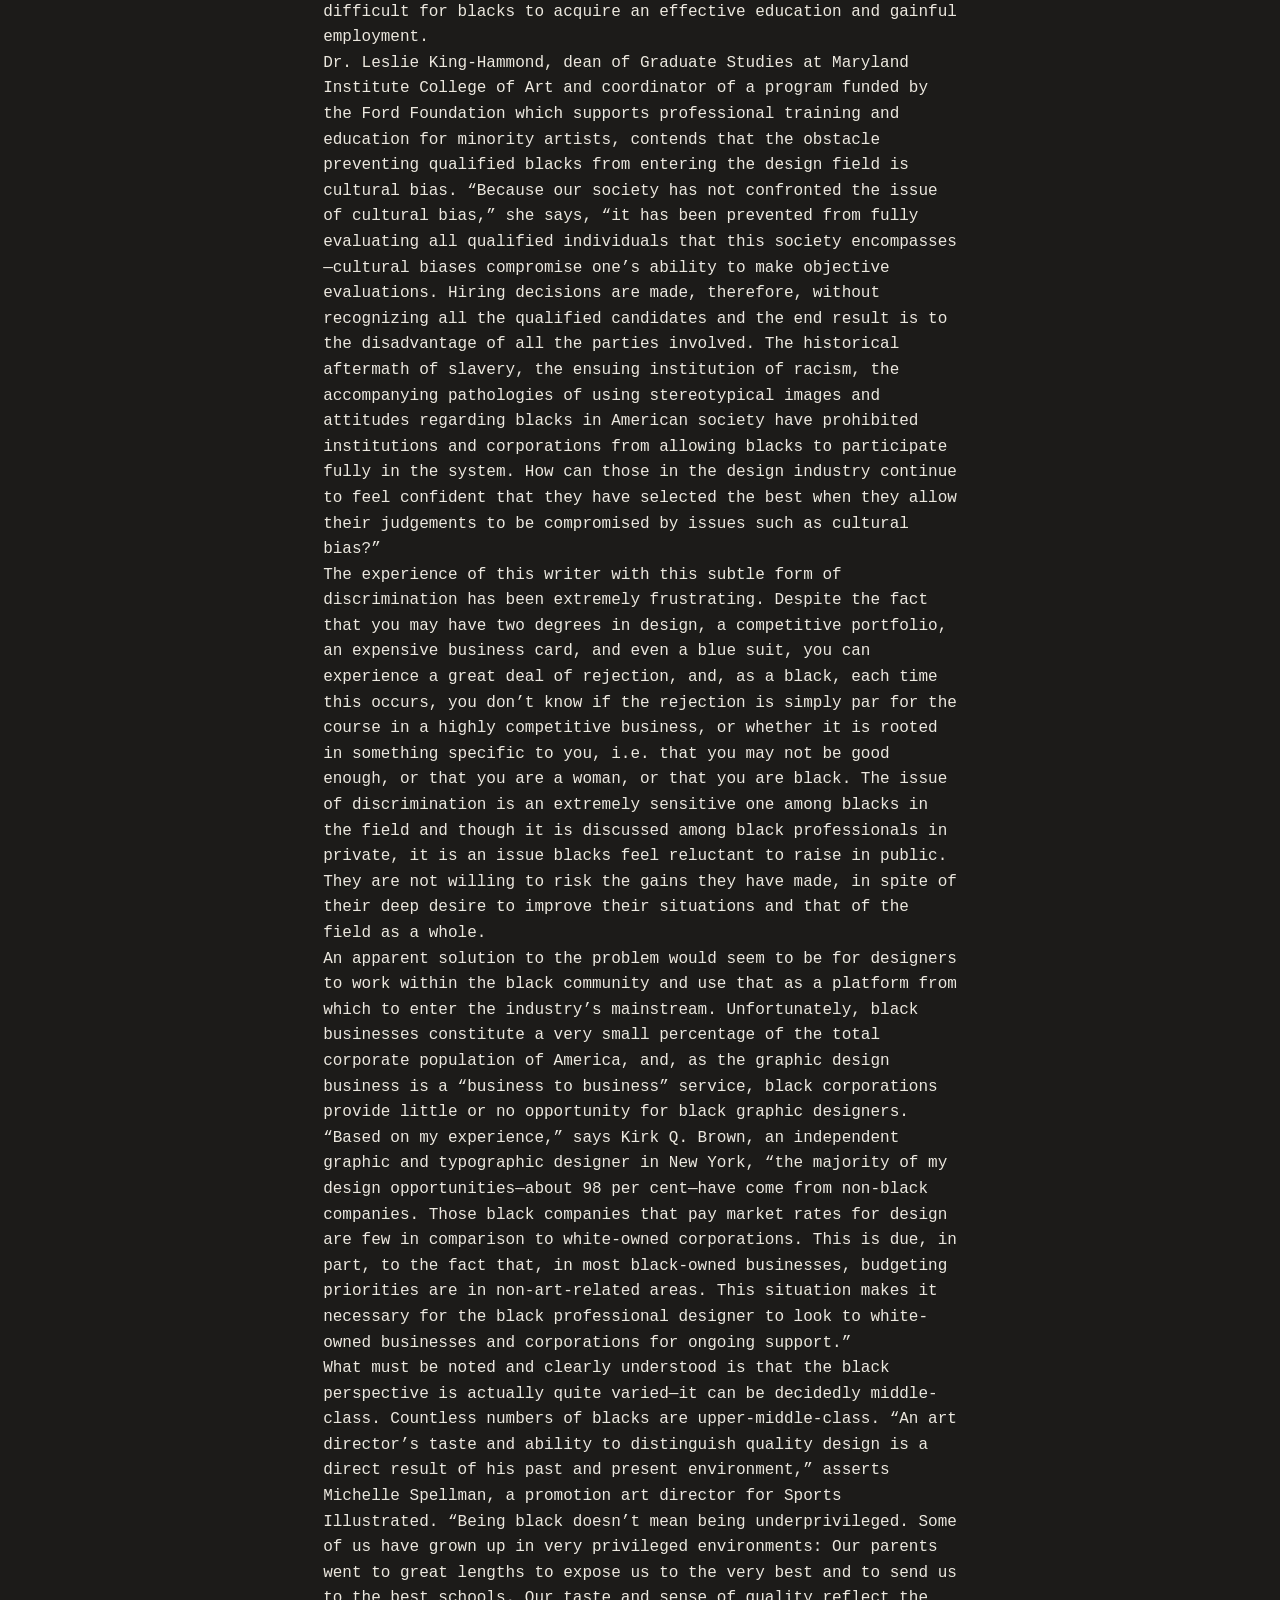
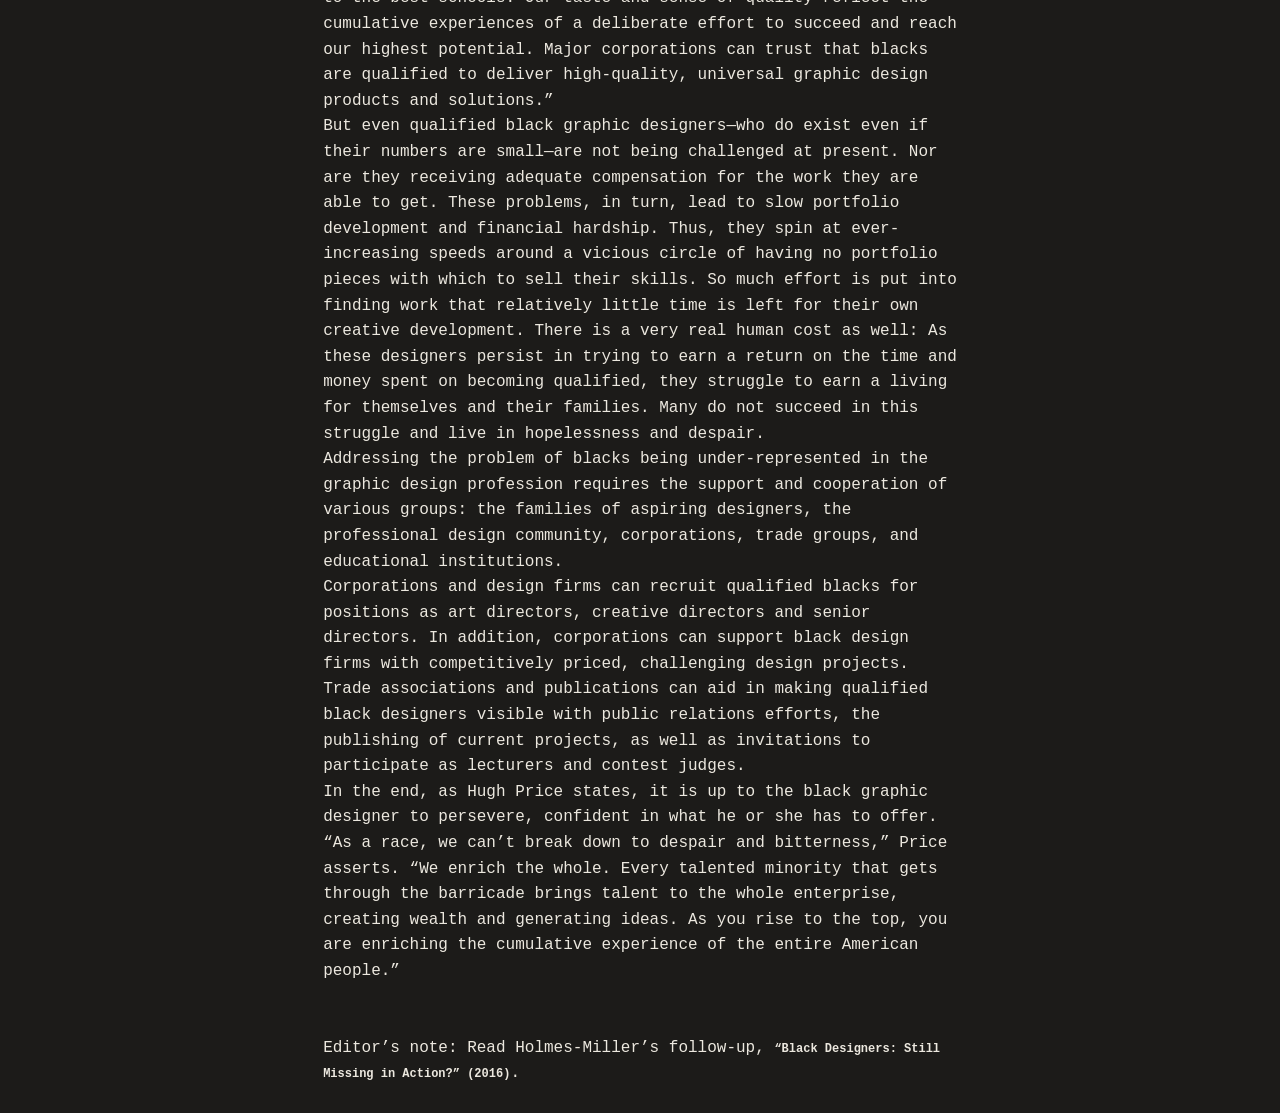
==== commit 60d72cf1: "style treatment for direction three" ====
--- a/black-designers/index.html
+++ b/black-designers/index.html
@@ -10,16 +10,21 @@
 		</style>
 	</head>
 	<body>
-		<nav class="topbar">
-			<a href="../index.html">← Contents</a>
-			<p>Note 3 of 3</p>
+		<nav class="topbar" aria-label="Contents">
+			<a href="../">← Contents</a>
+			<ol>
+				<li><a href="../east-asian-design/">History in Globalization and the place of East Asian Design</a></li>
+				<li><a href="../white-supremacy/">Design Thinking Is a Rebrand for White Supremacy</a></li>
+				<li><a href="../black-designers/" aria-current="page">Black Designers: Missing in Action</a></li>
+			</ol>
+			<p class="note-count">Note 3 of 3</p>
 		</nav>
 
 		<main>
 			<article>
 				<header>
 					<hgroup>
-						<h1>Black Designers: Missing in Action</h1>
+						<h1><span class="missing">Black Designers:</span> Missing in Action</h1>
 						<p>The reasons there are so few blacks in the design field are complex and frustrating. But much can be done to change the situation—to the benefit of the field and the society it serves.</p>
 					</hgroup>
 					<p class="byline">By Cheryl D. Holmes-Miller, <cite>Print</cite>, <time datetime="1987-09">September 1987</time></p>
